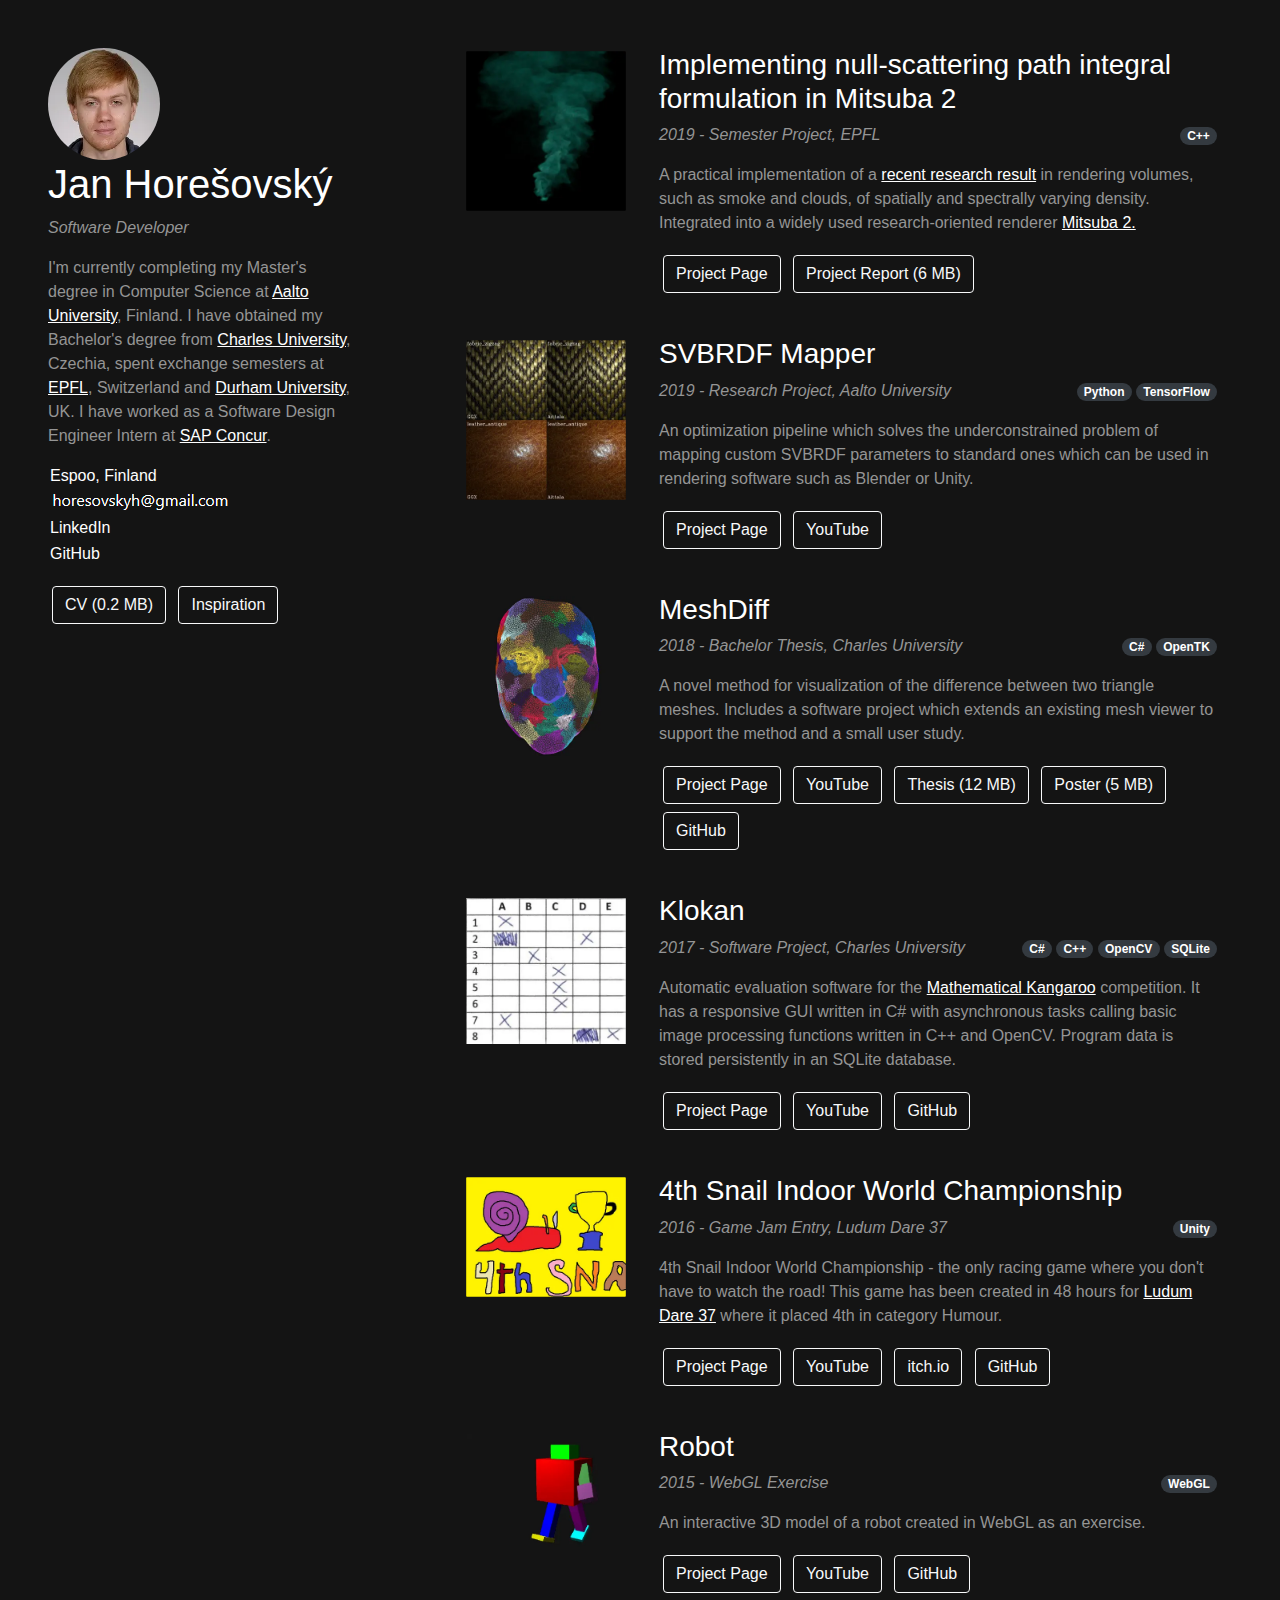
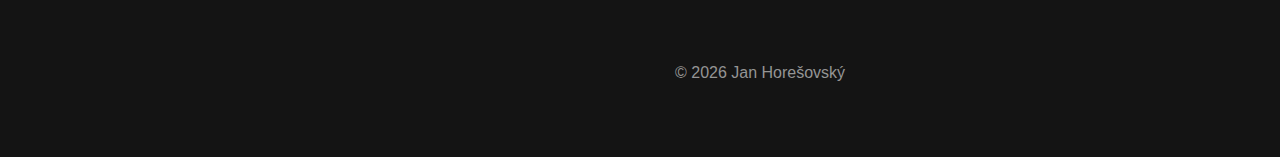
==== index.html @ 10ad0b50 "added project pointer" ====
<!doctype html>
<html lang="en">
    <head>
        <!-- Required meta tags -->
        <meta charset="utf-8">
        <meta name="viewport" content="width=device-width, initial-scale=1, shrink-to-fit=no">

        <meta name="description" content="Jan Horesovsky - Software Developer - Portfolio">

        <!-- Bootstrap CSS -->
        <link rel="stylesheet" href="https://stackpath.bootstrapcdn.com/bootstrap/4.4.1/css/bootstrap.min.css" integrity="sha384-Vkoo8x4CGsO3+Hhxv8T/Q5PaXtkKtu6ug5TOeNV6gBiFeWPGFN9MuhOf23Q9Ifjh" crossorigin="anonymous">
        
        <!-- FontAwesome Icons -->
        <link rel="stylesheet" href="https://use.fontawesome.com/releases/v5.7.0/css/all.css" integrity="sha384-lZN37f5QGtY3VHgisS14W3ExzMWZxybE1SJSEsQp9S+oqd12jhcu+A56Ebc1zFSJ" crossorigin="anonymous">

        <!-- custom CSS -->
        <link rel="stylesheet" href="css/common.css">
        <link rel="stylesheet" href="css/portfolio.css">

        <title>Jan Horešovský | Portfolio</title>
    </head>
    <body>
        <div class="container-fluid bg-primary side-bio p-5 p-lg-5">
            <div> <!-- can be centered vertically if needed -->
                <img class="img-profile rounded-circle" src="img/profile/200.webp" alt="Profile photo">
            
                <h1 class="title-style">Jan Horešovský</h1>

                <p class=""><i>Software Developer</i></p>
                    
                <p>I'm currently completing my Master's degree in Computer Science at <a href="https://www.aalto.fi/en/">Aalto University</a>, Finland. I have obtained my Bachelor's degree from <a href="https://www.mff.cuni.cz/en">Charles University</a>, Czechia, spent exchange semesters at <a href="https://www.epfl.ch/en/">EPFL</a>, Switzerland and <a href="https://www.dur.ac.uk/">Durham University</a>, UK. I have worked as a Software Design Engineer Intern at <a href="https://www.concur.com/">SAP Concur</a>.</p>

                <p class="nospace"><i class="fas fa-map-marker-alt logo-style"></i> <a href="https://goo.gl/maps/4ZGcPfeuLRtjSPWy5" class="unstyled">Espoo, Finland</a></p>
                <p class="nospace logo-style"><i class="fas fa-at"></i> <img src="img/extra_image.PNG"></p>
                <p class="nospace"><i class="fab fa-linkedin logo-style"></i> <a href="https://www.linkedin.com/in/honzukka" class="mr-1 unstyled">LinkedIn</a></p>
                <p class="nospace"><i class="fab fa-github logo-style"></i><a href="https://github.com/honzukka" class="unstyled"> GitHub</a></p>

                <p class="mt-3">
                    <a href="pdfs/cv.pdf" class="btn btn-outline-light text-light unstyled m-1" role="button"><i class="far fa-file-pdf"></i> CV (0.2 MB)</a>
                    <a href="inspiration.html" class="btn btn-outline-light text-light unstyled m-1" role="button">Inspiration</a>
                    <span class="project-pointer">
                        <a href="#projects" class="btn btn-outline-light text-light unstyled m-1" role="button">Projects <i class="fas fa-arrow-down"></i></a>
                    </span>
                </p>
            </div>
        </div>

        <div class="container-fluid bg-primary p-3 p-lg-5 mx-auto" id="projects">
            <div class="row m-0 mb-4 item-style mx-auto">
                <div class="col-sm-3 d-flex justify-content-end">
                    <a href="null-scattering.html">
                        <img class="item-thumbnail rounded mb-3 ml-auto" src="img/null_scattering/thumbnail/400.webp" alt="Null scattering thumbnail">
                    </a>
                </div>
                <div class="col-sm-9">
                    <a href="null-scattering.html" class="unstyled"><h3 class="title-style">Implementing null-scattering path integral formulation in Mitsuba 2</h3></a>                    
                    <div class="d-flex">
                        <div class="mr-auto"><p><i>2019 - Semester Project, EPFL</i></p></div>
                        <div>
                            <p>
                                <span class="badge badge-pill badge-dark">C++</span>
                            </p>
                        </div>
                    </div>
                    
                    <p>A practical implementation of a <a href="http://iliyan.com/publications/NullPathFormulation">recent research result</a> in rendering volumes, such as smoke and clouds, of spatially and spectrally varying density. Integrated into a widely used research-oriented renderer <a href="https://www.mitsuba-renderer.org/">Mitsuba 2.</a></p>
                    <p>
                        <a href="null-scattering.html" class="btn btn-outline-light text-light unstyled m-1" role="button">Project Page</a>
                        <a href="pdfs/null_scattering_project_report.pdf" class="btn btn-outline-light text-light unstyled m-1" role="button"><i class="far fa-file-pdf"></i> Project Report (6 MB)</a>
                    </p>
                </div>
            </div>
            
            <div class="row m-0 mb-4 item-style mx-auto">
                <div class="col-sm-3 d-flex justify-content-end">
                    <a href="svbrdf-mapper.html">
                        <img class="item-thumbnail rounded mb-3" src="img/svbrdf_mapper/thumbnail/400.webp" alt="SVBRDF Mapper thumbnail">
                    </a>
                </div>
                <div class="col-sm-9">
                    <a href="svbrdf-mapper.html" class="unstyled"><h3>SVBRDF Mapper</h3></a>
                    <div class="d-flex">
                        <div class="mr-auto"><p><i>2019 - Research Project, Aalto University</i></p></div>
                        <div>
                            <p>
                                <span class="badge badge-pill badge-dark">Python</span>
                                <span class="badge badge-pill badge-dark">TensorFlow</span>
                            </p>
                        </div>
                    </div>
                    
                    <p>An optimization pipeline which solves the underconstrained problem of mapping custom SVBRDF parameters to standard ones which can be used in rendering software such as Blender or Unity.</p>
                    <p>
                        <a href="svbrdf-mapper.html" class="btn btn-outline-light text-light unstyled m-1" role="button">Project Page</a>
                        <a href="https://youtu.be/vnJRswsbSrc" class="btn btn-outline-light text-light unstyled m-1"><i class="fab fa-youtube"></i> YouTube</a>
                    </p>
                </div>
            </div>

            <div class="row m-0 mb-4 item-style mx-auto">
                <div class="col-sm-3 d-flex justify-content-end">
                    <a href="meshdiff.html">
                        <img class="item-thumbnail rounded mb-3" src="img/meshdiff/thumbnail/400.webp" alt="MeshDiff thumbnail">
                    </a>
                </div>
                <div class="col-sm-9">
                    <a href="meshdiff.html" class="unstyled"><h3>MeshDiff</h3></a>
                    <div class="d-flex">
                        <div class="mr-auto"><p><i>2018 - Bachelor Thesis, Charles University</i></p></div>
                        <div>
                            <p>
                                <span class="badge badge-pill badge-dark">C#</span>
                                <span class="badge badge-pill badge-dark">OpenTK</span>
                            </p>
                        </div>
                    </div>
                    
                    <p>A novel method for visualization of the difference between two triangle meshes. Includes a software project which extends an existing mesh viewer to support the method and a small user study.</p>
                    <p>
                        <a href="meshdiff.html" class="btn btn-outline-light text-light unstyled m-1" role="button">Project Page</a>
                        <a href="https://youtu.be/KeFpQf2SE9U" class="btn btn-outline-light text-light unstyled m-1" role="button"><i class="fab fa-youtube"></i> YouTube</a>
                        <a href="pdfs/meshdiff_thesis.pdf" class="btn btn-outline-light text-light unstyled m-1" role="button"><i class="far fa-file-pdf"></i> Thesis (12 MB)</a>
                        <a href="pdfs/meshdiff_poster.pdf" class="btn btn-outline-light text-light unstyled m-1" role="button"><i class="far fa-file-pdf"></i> Poster (5 MB)</a>
                        <a href="https://github.com/honzukka/Bachelor-Thesis" class="btn btn-outline-light text-light unstyled m-1" role="button"><i class="fab fa-github logo-style"></i> GitHub</a>
                    </p>
                </div>
            </div>

            <div class="row m-0 mb-4 item-style mx-auto">
                <div class="col-sm-3 d-flex justify-content-end">
                    <a href="klokan.html">
                        <img class="item-thumbnail rounded mb-3" src="img/klokan/thumbnail/388.webp" alt="Klokan thumbnail">
                    </a>
                </div>
                <div class="col-sm-9">
                    <a href="klokan.html" class="unstyled"><h3>Klokan</h3></a>
                    <div class="d-flex">
                        <div class="mr-auto"><p><i>2017 - Software Project, Charles University</i></p></div>
                        <div>
                            <p>
                                <span class="badge badge-pill badge-dark">C#</span>
                                <span class="badge badge-pill badge-dark">C++</span>
                                <span class="badge badge-pill badge-dark">OpenCV</span>
                                <span class="badge badge-pill badge-dark">SQLite</span>
                            </p>
                        </div>
                    </div>
                    
                    <p>Automatic evaluation software for the <a href="https://en.wikipedia.org/wiki/Mathematical_Kangaroo">Mathematical Kangaroo</a> competition. It has a responsive GUI written in C# with asynchronous tasks calling basic image processing functions written in C++ and OpenCV. Program data is stored persistently in an SQLite database.</p>
                    
                    <p>
                        <a href="klokan.html" class="btn btn-outline-light text-light unstyled m-1" role="button">Project Page</a>
                        <a href="https://youtu.be/OJr7tX317p4" class="btn btn-outline-light text-light unstyled m-1" role="button"><i class="fab fa-youtube"></i> YouTube</a>
                        <a href="https://github.com/honzukka/Klokan" class="btn btn-outline-light text-light unstyled m-1" role="button"><i class="fab fa-github logo-style"></i> GitHub</a>
                    </p>
                </div>
            </div>

            <div class="row m-0 mb-4 item-style mx-auto">
                <div class="col-sm-3 d-flex justify-content-end">
                    <a href="snails.html">
                        <img class="item-thumbnail rounded mb-3" src="img/snails/thumbnail/400.webp" alt="4th Snail Indoor World Championship thumbnail">
                    </a>
                </div>
                <div class="col-sm-9">
                    <a href="snails.html" class="unstyled"><h3>4th Snail Indoor World Championship</h3></a>
                    <div class="d-flex">
                        <div class="mr-auto"><p><i>2016 - Game Jam Entry, Ludum Dare 37</i></p></div>
                        <div>
                            <p>
                                <span class="badge badge-pill badge-dark">Unity</span>
                            </p>
                        </div>
                    </div>
                    
                    <p>4th Snail Indoor World Championship - the only racing game where you don't have to watch the road! This game has been created in 48 hours for <a href="http://ludumdare.com/compo/ludum-dare-37/?action=preview&uid=125173">Ludum Dare 37</a> where it placed 4th in category Humour.</p>
                    
                    <p>
                        <a href="snails.html" class="btn btn-outline-light text-light unstyled m-1" role="button">Project Page</a>
                        <a href="https://www.youtube.com/watch?v=midiJyHa_tI" class="btn btn-outline-light text-light unstyled m-1" role="button"><i class="fab fa-youtube"></i> YouTube</a>
                        <a href="https://hores.itch.io/4th-snail-indoor-world-championship" class="btn btn-outline-light text-light unstyled m-1" role="button"><i class="fas fa-gamepad"></i> itch.io</a>
                        <a href="https://github.com/honzukka/4thSnailIndoorWorldChampionship" class="btn btn-outline-light text-light unstyled m-1" role="button"><i class="fab fa-github logo-style"></i> GitHub</a>
                    </p>
                </div>
            </div>

            <div class="row m-0 mb-4 item-style mx-auto">
                <div class="col-sm-3 d-flex justify-content-end">
                    <a href="robot.html">
                        <img class="item-thumbnail rounded mb-3" src="img/robot/411.webp" alt="Robot thumbnail">
                    </a>
                </div>
                <div class="col-sm-9">
                    <a href="robot.html" class="unstyled"><h3>Robot</h3></a>
                    <div class="d-flex">
                        <div class="mr-auto"><p><i>2015 - WebGL Exercise</i></p></div>
                        <div>
                            <p>
                                <span class="badge badge-pill badge-dark">WebGL</span>
                            </p>
                        </div>
                    </div>
                    
                    <p>An interactive 3D model of a robot created in WebGL as an exercise.</p>
                    
                    <p>
                        <a href="robot.html" class="btn btn-outline-light text-light unstyled m-1" role="button">Project Page</a>
                        <a href="https://youtu.be/dj_ROftNkqU" class="btn btn-outline-light text-light unstyled m-1" role="button"><i class="fab fa-youtube"></i> YouTube</a>
                        <a href="https://github.com/honzukka/Robot" class="btn btn-outline-light text-light unstyled m-1" role="button"><i class="fab fa-github logo-style"></i> GitHub</a>
                    </p>
                </div>
            </div>

            <div class="row m-0 mb-4 item-style mx-auto">
                <div class="col-sm-3"></div>
                <div class="col-sm-9">
                    <footer class="mt-4 mx-3">
                        &copy; <span id="year">2020</span> Jan Horešovský
                    </footer>
                </div>
            </div>
        </div>

        <script>
            document.getElementById("year").innerHTML = new Date().getFullYear();
        </script>
    </body>
</html>
---- css/common.css ----
body {
    color: #959595;
    background-color: rgb(20, 20, 20);
}

a {
    color: #ffffff;
    text-decoration: underline;
}

a:hover {
    color: #ffffff;
    text-decoration: none;
}

a.unstyled {
    color: #ffffff;
    text-decoration: none;
}

a.unstyled:hover {
    color: #ffffff;
    text-decoration: none;
}

p.nospace {
    margin: 2px;
}

.bg-primary {
    background-color: rgb(20, 20, 20) !important;
}

.title-style {
    color: rgb(255, 255, 255);
}

.logo-style {
    color: rgb(255, 255, 255);
}

.btn.btn-outline-light:active,
.btn.btn-outline-light:hover,
.btn.btn-outline-light:focus {
  background-color: rgb(51, 51, 51) !important;
}

#webgl {
    width: 100%;
}
---- css/portfolio.css ----
:root {
    --sidebar-width: 25rem;
}

@media (min-width: 992px) and (min-height: 650px) {
    body {
        padding-left: var(--sidebar-width);
    }

    .side-bio {
        text-align: left;
        position: fixed;
        top: 0;
        left: 0;
        display: flex;
        flex-direction: column;
        width: var(--sidebar-width);
        height: 100vh;
    }

    .project-pointer {
        visibility: hidden;
    }
}

.img-profile {
    max-width: 7rem;
}

.item-thumbnail {
    max-width: 15rem;
    padding: 0.2rem;
    width: 100%;
}

/* --------------------- */
@media (min-width: 1400px) {
    .item-style {
        max-width: 50vw;
    }
}
  
@media (min-width: 800px) {
    .item-style {
        margin-top: 3rem;
        max-width: 75vw;
    }
}

@media (max-width: 799px) {
    .item-style {
        margin-top: 4rem;
        max-width: 100vw;
    }
}
/* --------------------- */
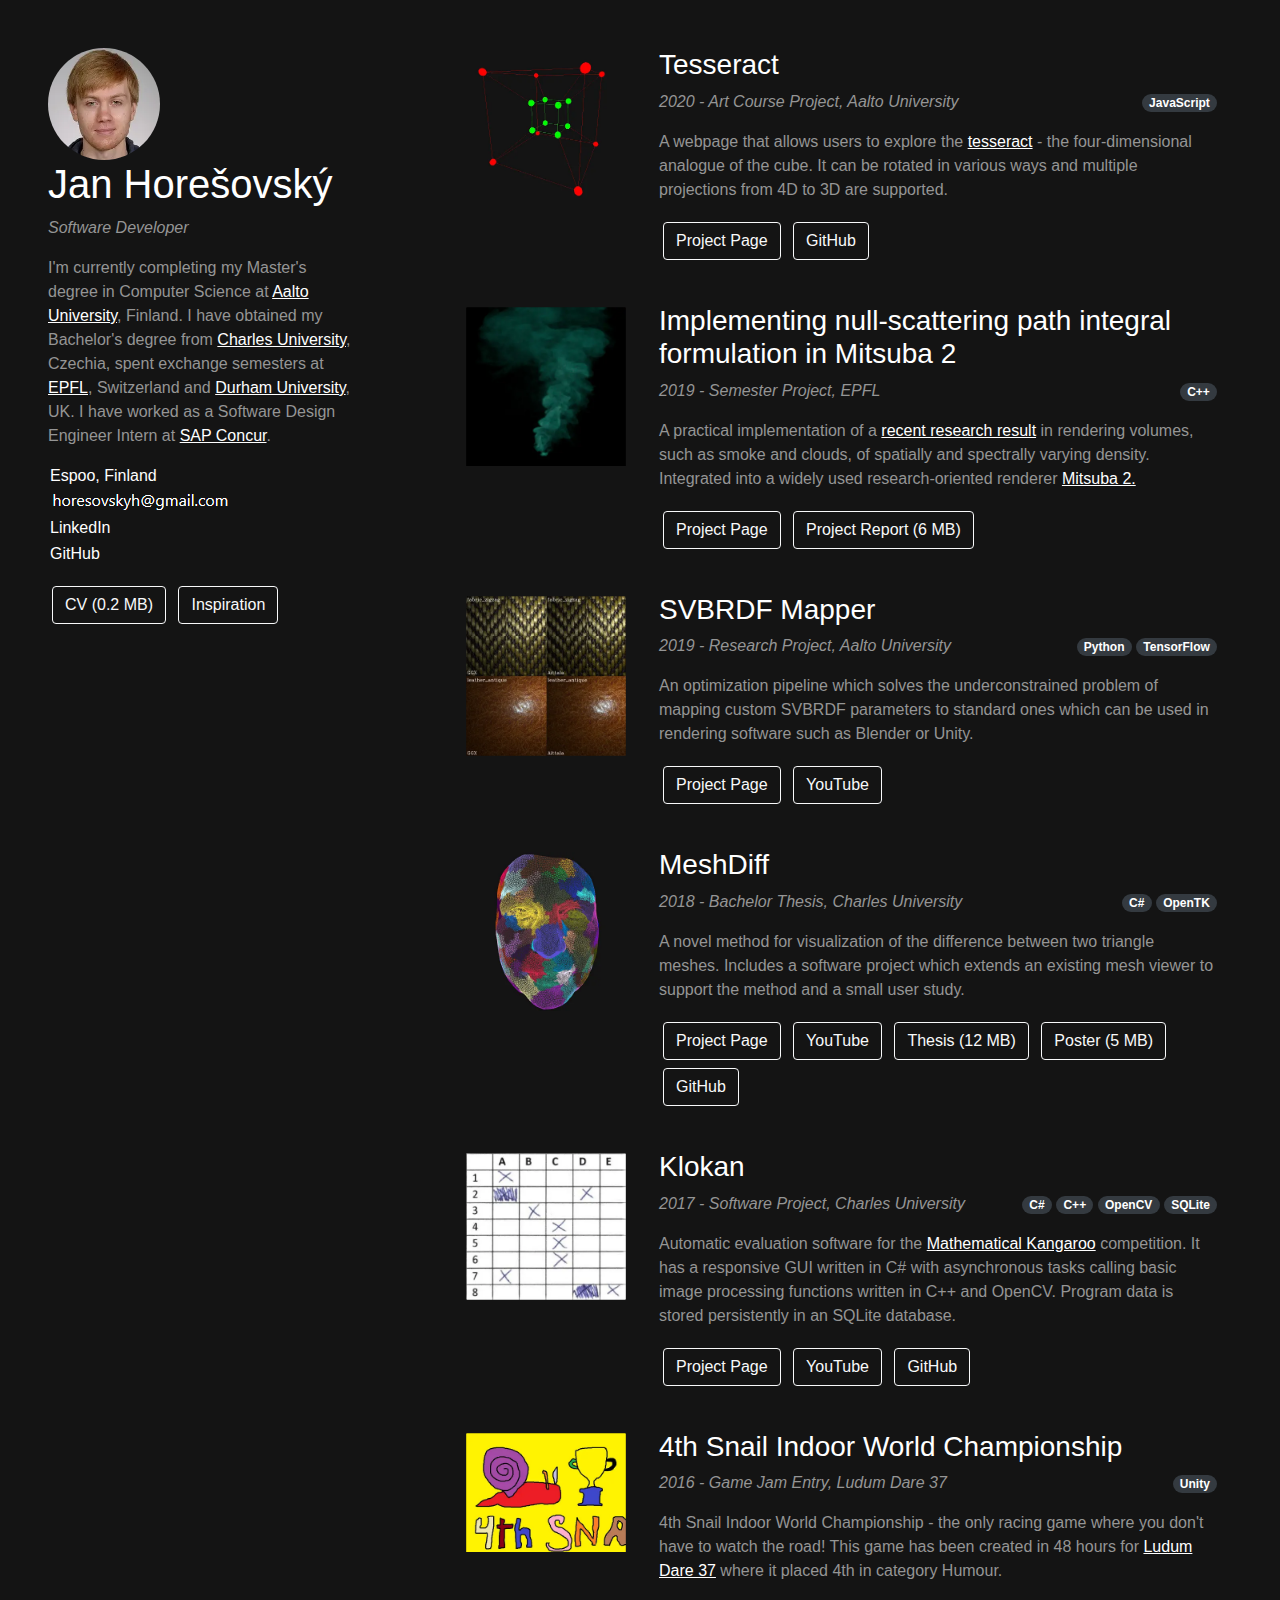
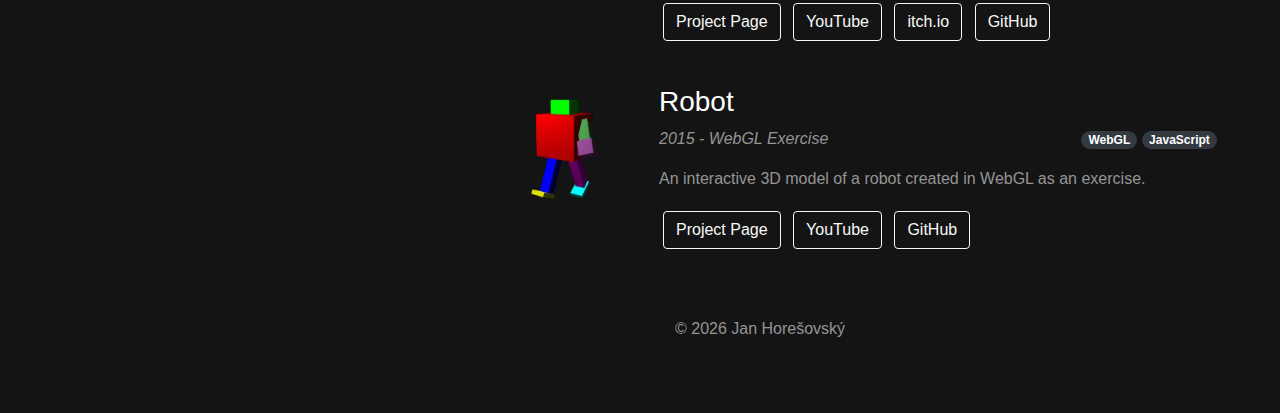
==== commit 04da102d: "added tesseract to the portfolio page" ====
--- a/index.html
+++ b/index.html
@@ -18,6 +18,16 @@
         <link rel="stylesheet" href="css/portfolio.css">
 
         <title>Jan Horešovský | Portfolio</title>
+
+        <!-- Global site tag (gtag.js) - Google Analytics -->
+        <script async src="https://www.googletagmanager.com/gtag/js?id=UA-161644353-1"></script>
+        <script>
+            window.dataLayer = window.dataLayer || [];
+            function gtag(){dataLayer.push(arguments);}
+            gtag('js', new Date());
+
+            gtag('config', 'UA-161644353-1');
+        </script>
     </head>
     <body>
         <div class="container-fluid bg-primary side-bio p-5 p-lg-5">
@@ -48,6 +58,31 @@
         <div class="container-fluid bg-primary p-3 p-lg-5 mx-auto" id="projects">
             <div class="row m-0 mb-4 item-style mx-auto">
                 <div class="col-sm-3 d-flex justify-content-end">
+                    <a href="tesseract_demo/index.html">
+                        <img class="item-thumbnail rounded mb-3 ml-auto" src="img/tesseract/400.webp" alt="Tesseract thumbnail">
+                    </a>
+                </div>
+                <div class="col-sm-9">
+                    <a href="tesseract_demo/index.html" class="unstyled"><h3 class="title-style">Tesseract</h3></a>                    
+                    <div class="d-flex">
+                        <div class="mr-auto"><p><i>2020 - Art Course Project, Aalto University</i></p></div>
+                        <div>
+                            <p>
+                                <span class="badge badge-pill badge-dark">JavaScript</span>
+                            </p>
+                        </div>
+                    </div>
+                    
+                    <p>A webpage that allows users to explore the <a href="https://en.wikipedia.org/wiki/Tesseract">tesseract</a> - the four-dimensional analogue of the cube. It can be rotated in various ways and multiple projections from 4D to 3D are supported.</p>
+                    <p>
+                        <a href="tesseract_demo/index.html" class="btn btn-outline-light text-light unstyled m-1" role="button">Project Page</a>
+                        <a href="https://github.com/honzukka/tesseract" class="btn btn-outline-light text-light unstyled m-1" role="button"><i class="fab fa-github logo-style"></i> GitHub</a>
+                    </p>
+                </div>
+            </div>
+
+            <div class="row m-0 mb-4 item-style mx-auto">
+                <div class="col-sm-3 d-flex justify-content-end">
                     <a href="null-scattering.html">
                         <img class="item-thumbnail rounded mb-3 ml-auto" src="img/null_scattering/thumbnail/400.webp" alt="Null scattering thumbnail">
                     </a>
@@ -197,6 +232,7 @@
                         <div>
                             <p>
                                 <span class="badge badge-pill badge-dark">WebGL</span>
+                                <span class="badge badge-pill badge-dark">JavaScript</span>
                             </p>
                         </div>
                     </div>
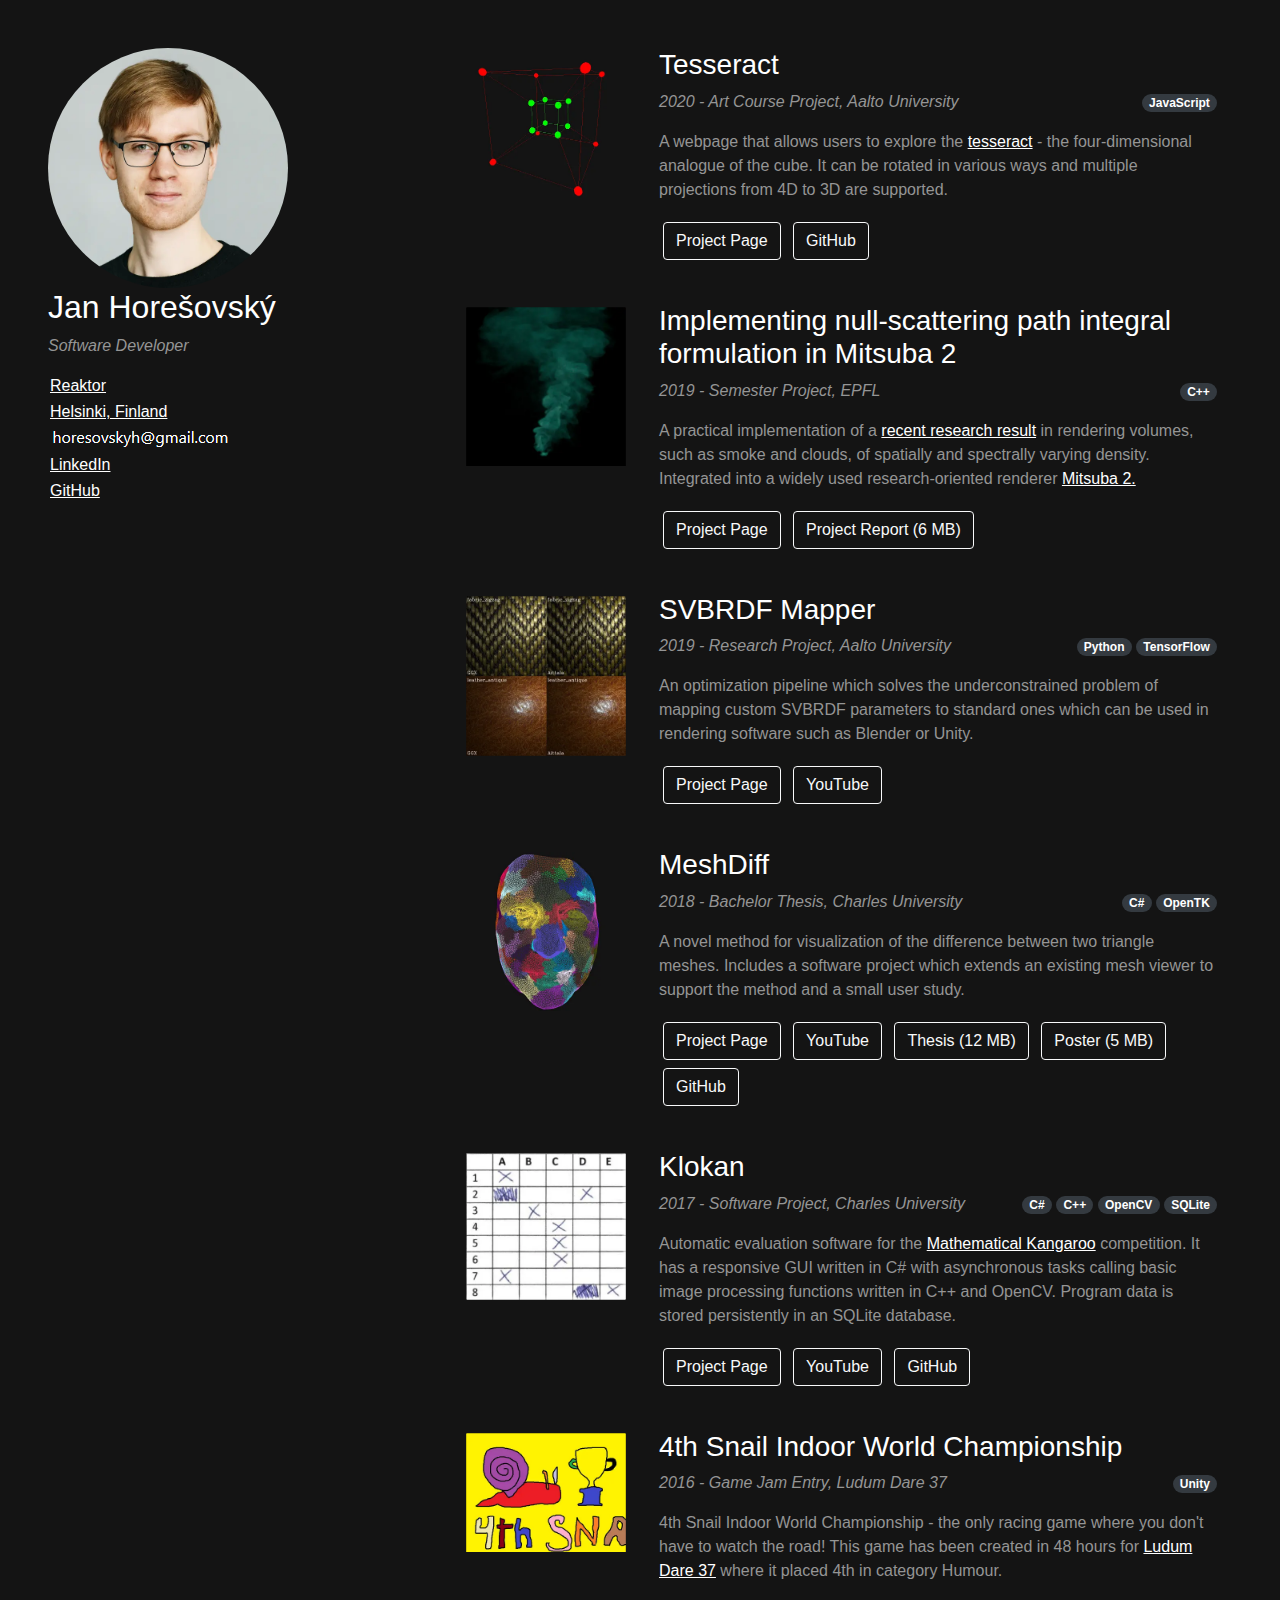
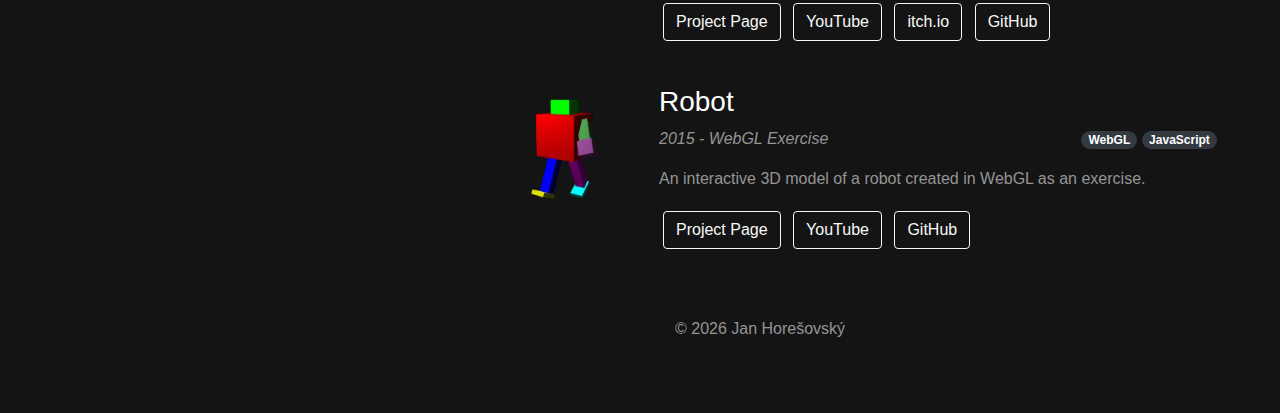
==== commit 988d6cde: "Update profile info" ====
--- a/index.html
+++ b/index.html
@@ -1,264 +1,517 @@
-<!doctype html>
+<!DOCTYPE html>
 <html lang="en">
-    <head>
-        <!-- Required meta tags -->
-        <meta charset="utf-8">
-        <meta name="viewport" content="width=device-width, initial-scale=1, shrink-to-fit=no">
-
-        <meta name="description" content="Jan Horesovsky - Software Developer - Portfolio">
-
-        <!-- Bootstrap CSS -->
-        <link rel="stylesheet" href="https://stackpath.bootstrapcdn.com/bootstrap/4.4.1/css/bootstrap.min.css" integrity="sha384-Vkoo8x4CGsO3+Hhxv8T/Q5PaXtkKtu6ug5TOeNV6gBiFeWPGFN9MuhOf23Q9Ifjh" crossorigin="anonymous">
-        
-        <!-- FontAwesome Icons -->
-        <link rel="stylesheet" href="https://use.fontawesome.com/releases/v5.7.0/css/all.css" integrity="sha384-lZN37f5QGtY3VHgisS14W3ExzMWZxybE1SJSEsQp9S+oqd12jhcu+A56Ebc1zFSJ" crossorigin="anonymous">
-
-        <!-- custom CSS -->
-        <link rel="stylesheet" href="css/common.css">
-        <link rel="stylesheet" href="css/portfolio.css">
-
-        <title>Jan Horešovský | Portfolio</title>
-
-        <!-- Global site tag (gtag.js) - Google Analytics -->
-        <script async src="https://www.googletagmanager.com/gtag/js?id=UA-161644353-1"></script>
-        <script>
-            window.dataLayer = window.dataLayer || [];
-            function gtag(){dataLayer.push(arguments);}
-            gtag('js', new Date());
-
-            gtag('config', 'UA-161644353-1');
-        </script>
-    </head>
-    <body>
-        <div class="container-fluid bg-primary side-bio p-5 p-lg-5">
-            <div> <!-- can be centered vertically if needed -->
-                <img class="img-profile rounded-circle" src="img/profile/200.webp" alt="Profile photo">
-            
-                <h1 class="title-style">Jan Horešovský</h1>
-
-                <p class=""><i>Software Developer</i></p>
-                    
-                <p>I'm currently completing my Master's degree in Computer Science at <a href="https://www.aalto.fi/en/">Aalto University</a>, Finland. I have obtained my Bachelor's degree from <a href="https://www.mff.cuni.cz/en">Charles University</a>, Czechia, spent exchange semesters at <a href="https://www.epfl.ch/en/">EPFL</a>, Switzerland and <a href="https://www.dur.ac.uk/">Durham University</a>, UK. I have worked as a Software Design Engineer Intern at <a href="https://www.concur.com/">SAP Concur</a>.</p>
-
-                <p class="nospace"><i class="fas fa-map-marker-alt logo-style"></i> <a href="https://goo.gl/maps/4ZGcPfeuLRtjSPWy5" class="unstyled">Espoo, Finland</a></p>
-                <p class="nospace logo-style"><i class="fas fa-at"></i> <img src="img/extra_image.PNG"></p>
-                <p class="nospace"><i class="fab fa-linkedin logo-style"></i> <a href="https://www.linkedin.com/in/honzukka" class="mr-1 unstyled">LinkedIn</a></p>
-                <p class="nospace"><i class="fab fa-github logo-style"></i><a href="https://github.com/honzukka" class="unstyled"> GitHub</a></p>
-
-                <p class="mt-3">
-                    <a href="pdfs/cv.pdf" class="btn btn-outline-light text-light unstyled m-1" role="button"><i class="far fa-file-pdf"></i> CV (0.2 MB)</a>
-                    <a href="inspiration.html" class="btn btn-outline-light text-light unstyled m-1" role="button">Inspiration</a>
-                    <span class="project-pointer">
-                        <a href="#projects" class="btn btn-outline-light text-light unstyled m-1" role="button">Projects <i class="fas fa-arrow-down"></i></a>
-                    </span>
-                </p>
-            </div>
-        </div>
-
-        <div class="container-fluid bg-primary p-3 p-lg-5 mx-auto" id="projects">
-            <div class="row m-0 mb-4 item-style mx-auto">
-                <div class="col-sm-3 d-flex justify-content-end">
-                    <a href="tesseract_demo/index.html">
-                        <img class="item-thumbnail rounded mb-3 ml-auto" src="img/tesseract/400.webp" alt="Tesseract thumbnail">
-                    </a>
-                </div>
-                <div class="col-sm-9">
-                    <a href="tesseract_demo/index.html" class="unstyled"><h3 class="title-style">Tesseract</h3></a>                    
-                    <div class="d-flex">
-                        <div class="mr-auto"><p><i>2020 - Art Course Project, Aalto University</i></p></div>
-                        <div>
-                            <p>
-                                <span class="badge badge-pill badge-dark">JavaScript</span>
-                            </p>
-                        </div>
-                    </div>
-                    
-                    <p>A webpage that allows users to explore the <a href="https://en.wikipedia.org/wiki/Tesseract">tesseract</a> - the four-dimensional analogue of the cube. It can be rotated in various ways and multiple projections from 4D to 3D are supported.</p>
-                    <p>
-                        <a href="tesseract_demo/index.html" class="btn btn-outline-light text-light unstyled m-1" role="button">Project Page</a>
-                        <a href="https://github.com/honzukka/tesseract" class="btn btn-outline-light text-light unstyled m-1" role="button"><i class="fab fa-github logo-style"></i> GitHub</a>
-                    </p>
-                </div>
-            </div>
-
-            <div class="row m-0 mb-4 item-style mx-auto">
-                <div class="col-sm-3 d-flex justify-content-end">
-                    <a href="null-scattering.html">
-                        <img class="item-thumbnail rounded mb-3 ml-auto" src="img/null_scattering/thumbnail/400.webp" alt="Null scattering thumbnail">
-                    </a>
-                </div>
-                <div class="col-sm-9">
-                    <a href="null-scattering.html" class="unstyled"><h3 class="title-style">Implementing null-scattering path integral formulation in Mitsuba 2</h3></a>                    
-                    <div class="d-flex">
-                        <div class="mr-auto"><p><i>2019 - Semester Project, EPFL</i></p></div>
-                        <div>
-                            <p>
-                                <span class="badge badge-pill badge-dark">C++</span>
-                            </p>
-                        </div>
-                    </div>
-                    
-                    <p>A practical implementation of a <a href="http://iliyan.com/publications/NullPathFormulation">recent research result</a> in rendering volumes, such as smoke and clouds, of spatially and spectrally varying density. Integrated into a widely used research-oriented renderer <a href="https://www.mitsuba-renderer.org/">Mitsuba 2.</a></p>
-                    <p>
-                        <a href="null-scattering.html" class="btn btn-outline-light text-light unstyled m-1" role="button">Project Page</a>
-                        <a href="pdfs/null_scattering_project_report.pdf" class="btn btn-outline-light text-light unstyled m-1" role="button"><i class="far fa-file-pdf"></i> Project Report (6 MB)</a>
-                    </p>
-                </div>
-            </div>
-            
-            <div class="row m-0 mb-4 item-style mx-auto">
-                <div class="col-sm-3 d-flex justify-content-end">
-                    <a href="svbrdf-mapper.html">
-                        <img class="item-thumbnail rounded mb-3" src="img/svbrdf_mapper/thumbnail/400.webp" alt="SVBRDF Mapper thumbnail">
-                    </a>
-                </div>
-                <div class="col-sm-9">
-                    <a href="svbrdf-mapper.html" class="unstyled"><h3>SVBRDF Mapper</h3></a>
-                    <div class="d-flex">
-                        <div class="mr-auto"><p><i>2019 - Research Project, Aalto University</i></p></div>
-                        <div>
-                            <p>
-                                <span class="badge badge-pill badge-dark">Python</span>
-                                <span class="badge badge-pill badge-dark">TensorFlow</span>
-                            </p>
-                        </div>
-                    </div>
-                    
-                    <p>An optimization pipeline which solves the underconstrained problem of mapping custom SVBRDF parameters to standard ones which can be used in rendering software such as Blender or Unity.</p>
-                    <p>
-                        <a href="svbrdf-mapper.html" class="btn btn-outline-light text-light unstyled m-1" role="button">Project Page</a>
-                        <a href="https://youtu.be/vnJRswsbSrc" class="btn btn-outline-light text-light unstyled m-1"><i class="fab fa-youtube"></i> YouTube</a>
-                    </p>
-                </div>
-            </div>
-
-            <div class="row m-0 mb-4 item-style mx-auto">
-                <div class="col-sm-3 d-flex justify-content-end">
-                    <a href="meshdiff.html">
-                        <img class="item-thumbnail rounded mb-3" src="img/meshdiff/thumbnail/400.webp" alt="MeshDiff thumbnail">
-                    </a>
-                </div>
-                <div class="col-sm-9">
-                    <a href="meshdiff.html" class="unstyled"><h3>MeshDiff</h3></a>
-                    <div class="d-flex">
-                        <div class="mr-auto"><p><i>2018 - Bachelor Thesis, Charles University</i></p></div>
-                        <div>
-                            <p>
-                                <span class="badge badge-pill badge-dark">C#</span>
-                                <span class="badge badge-pill badge-dark">OpenTK</span>
-                            </p>
-                        </div>
-                    </div>
-                    
-                    <p>A novel method for visualization of the difference between two triangle meshes. Includes a software project which extends an existing mesh viewer to support the method and a small user study.</p>
-                    <p>
-                        <a href="meshdiff.html" class="btn btn-outline-light text-light unstyled m-1" role="button">Project Page</a>
-                        <a href="https://youtu.be/KeFpQf2SE9U" class="btn btn-outline-light text-light unstyled m-1" role="button"><i class="fab fa-youtube"></i> YouTube</a>
-                        <a href="pdfs/meshdiff_thesis.pdf" class="btn btn-outline-light text-light unstyled m-1" role="button"><i class="far fa-file-pdf"></i> Thesis (12 MB)</a>
-                        <a href="pdfs/meshdiff_poster.pdf" class="btn btn-outline-light text-light unstyled m-1" role="button"><i class="far fa-file-pdf"></i> Poster (5 MB)</a>
-                        <a href="https://github.com/honzukka/Bachelor-Thesis" class="btn btn-outline-light text-light unstyled m-1" role="button"><i class="fab fa-github logo-style"></i> GitHub</a>
-                    </p>
-                </div>
-            </div>
-
-            <div class="row m-0 mb-4 item-style mx-auto">
-                <div class="col-sm-3 d-flex justify-content-end">
-                    <a href="klokan.html">
-                        <img class="item-thumbnail rounded mb-3" src="img/klokan/thumbnail/388.webp" alt="Klokan thumbnail">
-                    </a>
-                </div>
-                <div class="col-sm-9">
-                    <a href="klokan.html" class="unstyled"><h3>Klokan</h3></a>
-                    <div class="d-flex">
-                        <div class="mr-auto"><p><i>2017 - Software Project, Charles University</i></p></div>
-                        <div>
-                            <p>
-                                <span class="badge badge-pill badge-dark">C#</span>
-                                <span class="badge badge-pill badge-dark">C++</span>
-                                <span class="badge badge-pill badge-dark">OpenCV</span>
-                                <span class="badge badge-pill badge-dark">SQLite</span>
-                            </p>
-                        </div>
-                    </div>
-                    
-                    <p>Automatic evaluation software for the <a href="https://en.wikipedia.org/wiki/Mathematical_Kangaroo">Mathematical Kangaroo</a> competition. It has a responsive GUI written in C# with asynchronous tasks calling basic image processing functions written in C++ and OpenCV. Program data is stored persistently in an SQLite database.</p>
-                    
-                    <p>
-                        <a href="klokan.html" class="btn btn-outline-light text-light unstyled m-1" role="button">Project Page</a>
-                        <a href="https://youtu.be/OJr7tX317p4" class="btn btn-outline-light text-light unstyled m-1" role="button"><i class="fab fa-youtube"></i> YouTube</a>
-                        <a href="https://github.com/honzukka/Klokan" class="btn btn-outline-light text-light unstyled m-1" role="button"><i class="fab fa-github logo-style"></i> GitHub</a>
-                    </p>
-                </div>
-            </div>
-
-            <div class="row m-0 mb-4 item-style mx-auto">
-                <div class="col-sm-3 d-flex justify-content-end">
-                    <a href="snails.html">
-                        <img class="item-thumbnail rounded mb-3" src="img/snails/thumbnail/400.webp" alt="4th Snail Indoor World Championship thumbnail">
-                    </a>
-                </div>
-                <div class="col-sm-9">
-                    <a href="snails.html" class="unstyled"><h3>4th Snail Indoor World Championship</h3></a>
-                    <div class="d-flex">
-                        <div class="mr-auto"><p><i>2016 - Game Jam Entry, Ludum Dare 37</i></p></div>
-                        <div>
-                            <p>
-                                <span class="badge badge-pill badge-dark">Unity</span>
-                            </p>
-                        </div>
-                    </div>
-                    
-                    <p>4th Snail Indoor World Championship - the only racing game where you don't have to watch the road! This game has been created in 48 hours for <a href="http://ludumdare.com/compo/ludum-dare-37/?action=preview&uid=125173">Ludum Dare 37</a> where it placed 4th in category Humour.</p>
-                    
-                    <p>
-                        <a href="snails.html" class="btn btn-outline-light text-light unstyled m-1" role="button">Project Page</a>
-                        <a href="https://www.youtube.com/watch?v=midiJyHa_tI" class="btn btn-outline-light text-light unstyled m-1" role="button"><i class="fab fa-youtube"></i> YouTube</a>
-                        <a href="https://hores.itch.io/4th-snail-indoor-world-championship" class="btn btn-outline-light text-light unstyled m-1" role="button"><i class="fas fa-gamepad"></i> itch.io</a>
-                        <a href="https://github.com/honzukka/4thSnailIndoorWorldChampionship" class="btn btn-outline-light text-light unstyled m-1" role="button"><i class="fab fa-github logo-style"></i> GitHub</a>
-                    </p>
-                </div>
-            </div>
-
-            <div class="row m-0 mb-4 item-style mx-auto">
-                <div class="col-sm-3 d-flex justify-content-end">
-                    <a href="robot.html">
-                        <img class="item-thumbnail rounded mb-3" src="img/robot/411.webp" alt="Robot thumbnail">
-                    </a>
-                </div>
-                <div class="col-sm-9">
-                    <a href="robot.html" class="unstyled"><h3>Robot</h3></a>
-                    <div class="d-flex">
-                        <div class="mr-auto"><p><i>2015 - WebGL Exercise</i></p></div>
-                        <div>
-                            <p>
-                                <span class="badge badge-pill badge-dark">WebGL</span>
-                                <span class="badge badge-pill badge-dark">JavaScript</span>
-                            </p>
-                        </div>
-                    </div>
-                    
-                    <p>An interactive 3D model of a robot created in WebGL as an exercise.</p>
-                    
-                    <p>
-                        <a href="robot.html" class="btn btn-outline-light text-light unstyled m-1" role="button">Project Page</a>
-                        <a href="https://youtu.be/dj_ROftNkqU" class="btn btn-outline-light text-light unstyled m-1" role="button"><i class="fab fa-youtube"></i> YouTube</a>
-                        <a href="https://github.com/honzukka/Robot" class="btn btn-outline-light text-light unstyled m-1" role="button"><i class="fab fa-github logo-style"></i> GitHub</a>
-                    </p>
-                </div>
-            </div>
-
-            <div class="row m-0 mb-4 item-style mx-auto">
-                <div class="col-sm-3"></div>
-                <div class="col-sm-9">
-                    <footer class="mt-4 mx-3">
-                        &copy; <span id="year">2020</span> Jan Horešovský
-                    </footer>
-                </div>
-            </div>
-        </div>
-
-        <script>
-            document.getElementById("year").innerHTML = new Date().getFullYear();
-        </script>
-    </body>
-</html>+  <head>
+    <!-- Required meta tags -->
+    <meta charset="utf-8" />
+    <meta
+      name="viewport"
+      content="width=device-width, initial-scale=1, shrink-to-fit=no"
+    />
+
+    <meta
+      name="description"
+      content="Jan Horesovsky - Software Developer - Portfolio"
+    />
+
+    <!-- Bootstrap CSS -->
+    <link
+      rel="stylesheet"
+      href="https://stackpath.bootstrapcdn.com/bootstrap/4.4.1/css/bootstrap.min.css"
+      integrity="sha384-Vkoo8x4CGsO3+Hhxv8T/Q5PaXtkKtu6ug5TOeNV6gBiFeWPGFN9MuhOf23Q9Ifjh"
+      crossorigin="anonymous"
+    />
+
+    <!-- FontAwesome Icons -->
+    <link
+      rel="stylesheet"
+      href="https://use.fontawesome.com/releases/v5.7.0/css/all.css"
+      integrity="sha384-lZN37f5QGtY3VHgisS14W3ExzMWZxybE1SJSEsQp9S+oqd12jhcu+A56Ebc1zFSJ"
+      crossorigin="anonymous"
+    />
+
+    <!-- custom CSS -->
+    <link rel="stylesheet" href="css/common.css" />
+    <link rel="stylesheet" href="css/portfolio.css" />
+
+    <title>Jan Horešovský | Portfolio</title>
+  </head>
+  <body>
+    <div class="container-fluid bg-primary side-bio p-5 p-lg-5">
+      <div>
+        <!-- can be centered vertically if needed -->
+        <img
+          class="img-profile rounded-circle"
+          src="img/profile/624.webp"
+          alt="Profile photo"
+        />
+
+        <h2 class="title-style">Jan Horešovský</h2>
+
+        <p class=""><i>Software Developer</i></p>
+
+        <!-- <p>
+          I currently work as a software developer at
+          <a href="https://www.reaktor.com/">Reaktor</a>. I'm currently
+          completing my Master's degree in Computer Science at
+          <a href="https://www.aalto.fi/en/">Aalto University</a>, Finland. I
+          obtained my Bachelor's degree from
+          <a href="https://www.mff.cuni.cz/en">Charles University</a>, Czechia,
+          spent exchange semesters at
+          <a href="https://www.epfl.ch/en/">EPFL</a>, Switzerland and
+          <a href="https://www.dur.ac.uk/">Durham University</a>, UK.
+        </p> -->
+
+        <p class="nospace">
+          <i class="far fa-building logo-style"></i>
+          <a href="https://www.reaktor.com/" class="">Reaktor</a>
+        </p>
+        <p class="nospace">
+          <i class="fas fa-map-marker-alt logo-style"></i>
+          <a href="https://goo.gl/maps/bvJUQXJRMTak7jAx7" class=""
+            >Helsinki, Finland</a
+          >
+        </p>
+        <p class="nospace logo-style">
+          <i class="fas fa-at"></i> <img src="img/extra_image.PNG" />
+        </p>
+        <p class="nospace">
+          <i class="fab fa-linkedin logo-style"></i>
+          <a href="https://www.linkedin.com/in/honzukka" class="mr-1"
+            >LinkedIn</a
+          >
+        </p>
+        <p class="nospace">
+          <i class="fab fa-github logo-style"></i>
+          <a href="https://github.com/honzukka" class="">GitHub</a>
+        </p>
+
+        <p class="mt-3">
+          <!-- <a
+            href="pdfs/cv.pdf"
+            class="btn btn-outline-light text-light unstyled m-1"
+            role="button"
+            ><i class="far fa-file-pdf"></i> CV (0.2 MB)</a
+          >
+          <a
+            href="inspiration.html"
+            class="btn btn-outline-light text-light unstyled m-1"
+            role="button"
+            >Inspiration</a
+          > -->
+          <span class="project-pointer">
+            <a
+              href="#projects"
+              class="btn btn-outline-light text-light unstyled m-1"
+              role="button"
+              >Projects <i class="fas fa-arrow-down"></i
+            ></a>
+          </span>
+        </p>
+      </div>
+    </div>
+
+    <div class="container-fluid bg-primary p-3 p-lg-5 mx-auto" id="projects">
+      <div class="row m-0 mb-4 item-style mx-auto">
+        <div class="col-sm-3 d-flex justify-content-end">
+          <a href="tesseract_demo/index.html">
+            <img
+              class="item-thumbnail rounded mb-3 ml-auto"
+              src="img/tesseract/400.webp"
+              alt="Tesseract thumbnail"
+            />
+          </a>
+        </div>
+        <div class="col-sm-9">
+          <a href="tesseract_demo/index.html" class="unstyled"
+            ><h3 class="title-style">Tesseract</h3></a
+          >
+          <div class="d-flex">
+            <div class="mr-auto">
+              <p><i>2020 - Art Course Project, Aalto University</i></p>
+            </div>
+            <div>
+              <p>
+                <span class="badge badge-pill badge-dark">JavaScript</span>
+              </p>
+            </div>
+          </div>
+
+          <p>
+            A webpage that allows users to explore the
+            <a href="https://en.wikipedia.org/wiki/Tesseract">tesseract</a> -
+            the four-dimensional analogue of the cube. It can be rotated in
+            various ways and multiple projections from 4D to 3D are supported.
+          </p>
+          <p>
+            <a
+              href="tesseract_demo/index.html"
+              class="btn btn-outline-light text-light unstyled m-1"
+              role="button"
+              >Project Page</a
+            >
+            <a
+              href="https://github.com/honzukka/tesseract"
+              class="btn btn-outline-light text-light unstyled m-1"
+              role="button"
+              ><i class="fab fa-github logo-style"></i> GitHub</a
+            >
+          </p>
+        </div>
+      </div>
+
+      <div class="row m-0 mb-4 item-style mx-auto">
+        <div class="col-sm-3 d-flex justify-content-end">
+          <a href="null-scattering.html">
+            <img
+              class="item-thumbnail rounded mb-3 ml-auto"
+              src="img/null_scattering/thumbnail/400.webp"
+              alt="Null scattering thumbnail"
+            />
+          </a>
+        </div>
+        <div class="col-sm-9">
+          <a href="null-scattering.html" class="unstyled"
+            ><h3 class="title-style">
+              Implementing null-scattering path integral formulation in Mitsuba
+              2
+            </h3></a
+          >
+          <div class="d-flex">
+            <div class="mr-auto">
+              <p><i>2019 - Semester Project, EPFL</i></p>
+            </div>
+            <div>
+              <p>
+                <span class="badge badge-pill badge-dark">C++</span>
+              </p>
+            </div>
+          </div>
+
+          <p>
+            A practical implementation of a
+            <a href="http://iliyan.com/publications/NullPathFormulation"
+              >recent research result</a
+            >
+            in rendering volumes, such as smoke and clouds, of spatially and
+            spectrally varying density. Integrated into a widely used
+            research-oriented renderer
+            <a href="https://www.mitsuba-renderer.org/">Mitsuba 2.</a>
+          </p>
+          <p>
+            <a
+              href="null-scattering.html"
+              class="btn btn-outline-light text-light unstyled m-1"
+              role="button"
+              >Project Page</a
+            >
+            <a
+              href="pdfs/null_scattering_project_report.pdf"
+              class="btn btn-outline-light text-light unstyled m-1"
+              role="button"
+              ><i class="far fa-file-pdf"></i> Project Report (6 MB)</a
+            >
+          </p>
+        </div>
+      </div>
+
+      <div class="row m-0 mb-4 item-style mx-auto">
+        <div class="col-sm-3 d-flex justify-content-end">
+          <a href="svbrdf-mapper.html">
+            <img
+              class="item-thumbnail rounded mb-3"
+              src="img/svbrdf_mapper/thumbnail/400.webp"
+              alt="SVBRDF Mapper thumbnail"
+            />
+          </a>
+        </div>
+        <div class="col-sm-9">
+          <a href="svbrdf-mapper.html" class="unstyled"
+            ><h3>SVBRDF Mapper</h3></a
+          >
+          <div class="d-flex">
+            <div class="mr-auto">
+              <p><i>2019 - Research Project, Aalto University</i></p>
+            </div>
+            <div>
+              <p>
+                <span class="badge badge-pill badge-dark">Python</span>
+                <span class="badge badge-pill badge-dark">TensorFlow</span>
+              </p>
+            </div>
+          </div>
+
+          <p>
+            An optimization pipeline which solves the underconstrained problem
+            of mapping custom SVBRDF parameters to standard ones which can be
+            used in rendering software such as Blender or Unity.
+          </p>
+          <p>
+            <a
+              href="svbrdf-mapper.html"
+              class="btn btn-outline-light text-light unstyled m-1"
+              role="button"
+              >Project Page</a
+            >
+            <a
+              href="https://youtu.be/vnJRswsbSrc"
+              class="btn btn-outline-light text-light unstyled m-1"
+              ><i class="fab fa-youtube"></i> YouTube</a
+            >
+          </p>
+        </div>
+      </div>
+
+      <div class="row m-0 mb-4 item-style mx-auto">
+        <div class="col-sm-3 d-flex justify-content-end">
+          <a href="meshdiff.html">
+            <img
+              class="item-thumbnail rounded mb-3"
+              src="img/meshdiff/thumbnail/400.webp"
+              alt="MeshDiff thumbnail"
+            />
+          </a>
+        </div>
+        <div class="col-sm-9">
+          <a href="meshdiff.html" class="unstyled"><h3>MeshDiff</h3></a>
+          <div class="d-flex">
+            <div class="mr-auto">
+              <p><i>2018 - Bachelor Thesis, Charles University</i></p>
+            </div>
+            <div>
+              <p>
+                <span class="badge badge-pill badge-dark">C#</span>
+                <span class="badge badge-pill badge-dark">OpenTK</span>
+              </p>
+            </div>
+          </div>
+
+          <p>
+            A novel method for visualization of the difference between two
+            triangle meshes. Includes a software project which extends an
+            existing mesh viewer to support the method and a small user study.
+          </p>
+          <p>
+            <a
+              href="meshdiff.html"
+              class="btn btn-outline-light text-light unstyled m-1"
+              role="button"
+              >Project Page</a
+            >
+            <a
+              href="https://youtu.be/KeFpQf2SE9U"
+              class="btn btn-outline-light text-light unstyled m-1"
+              role="button"
+              ><i class="fab fa-youtube"></i> YouTube</a
+            >
+            <a
+              href="pdfs/meshdiff_thesis.pdf"
+              class="btn btn-outline-light text-light unstyled m-1"
+              role="button"
+              ><i class="far fa-file-pdf"></i> Thesis (12 MB)</a
+            >
+            <a
+              href="pdfs/meshdiff_poster.pdf"
+              class="btn btn-outline-light text-light unstyled m-1"
+              role="button"
+              ><i class="far fa-file-pdf"></i> Poster (5 MB)</a
+            >
+            <a
+              href="https://github.com/honzukka/Bachelor-Thesis"
+              class="btn btn-outline-light text-light unstyled m-1"
+              role="button"
+              ><i class="fab fa-github logo-style"></i> GitHub</a
+            >
+          </p>
+        </div>
+      </div>
+
+      <div class="row m-0 mb-4 item-style mx-auto">
+        <div class="col-sm-3 d-flex justify-content-end">
+          <a href="klokan.html">
+            <img
+              class="item-thumbnail rounded mb-3"
+              src="img/klokan/thumbnail/388.webp"
+              alt="Klokan thumbnail"
+            />
+          </a>
+        </div>
+        <div class="col-sm-9">
+          <a href="klokan.html" class="unstyled"><h3>Klokan</h3></a>
+          <div class="d-flex">
+            <div class="mr-auto">
+              <p><i>2017 - Software Project, Charles University</i></p>
+            </div>
+            <div>
+              <p>
+                <span class="badge badge-pill badge-dark">C#</span>
+                <span class="badge badge-pill badge-dark">C++</span>
+                <span class="badge badge-pill badge-dark">OpenCV</span>
+                <span class="badge badge-pill badge-dark">SQLite</span>
+              </p>
+            </div>
+          </div>
+
+          <p>
+            Automatic evaluation software for the
+            <a href="https://en.wikipedia.org/wiki/Mathematical_Kangaroo"
+              >Mathematical Kangaroo</a
+            >
+            competition. It has a responsive GUI written in C# with asynchronous
+            tasks calling basic image processing functions written in C++ and
+            OpenCV. Program data is stored persistently in an SQLite database.
+          </p>
+
+          <p>
+            <a
+              href="klokan.html"
+              class="btn btn-outline-light text-light unstyled m-1"
+              role="button"
+              >Project Page</a
+            >
+            <a
+              href="https://youtu.be/OJr7tX317p4"
+              class="btn btn-outline-light text-light unstyled m-1"
+              role="button"
+              ><i class="fab fa-youtube"></i> YouTube</a
+            >
+            <a
+              href="https://github.com/honzukka/Klokan"
+              class="btn btn-outline-light text-light unstyled m-1"
+              role="button"
+              ><i class="fab fa-github logo-style"></i> GitHub</a
+            >
+          </p>
+        </div>
+      </div>
+
+      <div class="row m-0 mb-4 item-style mx-auto">
+        <div class="col-sm-3 d-flex justify-content-end">
+          <a href="snails.html">
+            <img
+              class="item-thumbnail rounded mb-3"
+              src="img/snails/thumbnail/400.webp"
+              alt="4th Snail Indoor World Championship thumbnail"
+            />
+          </a>
+        </div>
+        <div class="col-sm-9">
+          <a href="snails.html" class="unstyled"
+            ><h3>4th Snail Indoor World Championship</h3></a
+          >
+          <div class="d-flex">
+            <div class="mr-auto">
+              <p><i>2016 - Game Jam Entry, Ludum Dare 37</i></p>
+            </div>
+            <div>
+              <p>
+                <span class="badge badge-pill badge-dark">Unity</span>
+              </p>
+            </div>
+          </div>
+
+          <p>
+            4th Snail Indoor World Championship - the only racing game where you
+            don't have to watch the road! This game has been created in 48 hours
+            for
+            <a
+              href="http://ludumdare.com/compo/ludum-dare-37/?action=preview&uid=125173"
+              >Ludum Dare 37</a
+            >
+            where it placed 4th in category Humour.
+          </p>
+
+          <p>
+            <a
+              href="snails.html"
+              class="btn btn-outline-light text-light unstyled m-1"
+              role="button"
+              >Project Page</a
+            >
+            <a
+              href="https://www.youtube.com/watch?v=midiJyHa_tI"
+              class="btn btn-outline-light text-light unstyled m-1"
+              role="button"
+              ><i class="fab fa-youtube"></i> YouTube</a
+            >
+            <a
+              href="https://hores.itch.io/4th-snail-indoor-world-championship"
+              class="btn btn-outline-light text-light unstyled m-1"
+              role="button"
+              ><i class="fas fa-gamepad"></i> itch.io</a
+            >
+            <a
+              href="https://github.com/honzukka/4thSnailIndoorWorldChampionship"
+              class="btn btn-outline-light text-light unstyled m-1"
+              role="button"
+              ><i class="fab fa-github logo-style"></i> GitHub</a
+            >
+          </p>
+        </div>
+      </div>
+
+      <div class="row m-0 mb-4 item-style mx-auto">
+        <div class="col-sm-3 d-flex justify-content-end">
+          <a href="robot.html">
+            <img
+              class="item-thumbnail rounded mb-3"
+              src="img/robot/411.webp"
+              alt="Robot thumbnail"
+            />
+          </a>
+        </div>
+        <div class="col-sm-9">
+          <a href="robot.html" class="unstyled"><h3>Robot</h3></a>
+          <div class="d-flex">
+            <div class="mr-auto">
+              <p><i>2015 - WebGL Exercise</i></p>
+            </div>
+            <div>
+              <p>
+                <span class="badge badge-pill badge-dark">WebGL</span>
+                <span class="badge badge-pill badge-dark">JavaScript</span>
+              </p>
+            </div>
+          </div>
+
+          <p>
+            An interactive 3D model of a robot created in WebGL as an exercise.
+          </p>
+
+          <p>
+            <a
+              href="robot.html"
+              class="btn btn-outline-light text-light unstyled m-1"
+              role="button"
+              >Project Page</a
+            >
+            <a
+              href="https://youtu.be/dj_ROftNkqU"
+              class="btn btn-outline-light text-light unstyled m-1"
+              role="button"
+              ><i class="fab fa-youtube"></i> YouTube</a
+            >
+            <a
+              href="https://github.com/honzukka/Robot"
+              class="btn btn-outline-light text-light unstyled m-1"
+              role="button"
+              ><i class="fab fa-github logo-style"></i> GitHub</a
+            >
+          </p>
+        </div>
+      </div>
+
+      <div class="row m-0 mb-4 item-style mx-auto">
+        <div class="col-sm-3"></div>
+        <div class="col-sm-9">
+          <footer class="mt-4 mx-3">
+            &copy; <span id="year">2020</span> Jan Horešovský
+          </footer>
+        </div>
+      </div>
+    </div>
+
+    <script>
+      document.getElementById("year").innerHTML = new Date().getFullYear();
+    </script>
+  </body>
+</html>
--- a/css/portfolio.css
+++ b/css/portfolio.css
@@ -1,56 +1,56 @@
 :root {
-    --sidebar-width: 25rem;
+  --sidebar-width: 25rem;
 }
 
 @media (min-width: 992px) and (min-height: 650px) {
-    body {
-        padding-left: var(--sidebar-width);
-    }
+  body {
+    padding-left: var(--sidebar-width);
+  }
 
-    .side-bio {
-        text-align: left;
-        position: fixed;
-        top: 0;
-        left: 0;
-        display: flex;
-        flex-direction: column;
-        width: var(--sidebar-width);
-        height: 100vh;
-    }
+  .side-bio {
+    text-align: left;
+    position: fixed;
+    top: 0;
+    left: 0;
+    display: flex;
+    flex-direction: column;
+    width: var(--sidebar-width);
+    height: 100vh;
+  }
 
-    .project-pointer {
-        visibility: hidden;
-    }
+  .project-pointer {
+    visibility: hidden;
+  }
 }
 
 .img-profile {
-    max-width: 7rem;
+  max-width: 15rem;
 }
 
 .item-thumbnail {
-    max-width: 15rem;
-    padding: 0.2rem;
-    width: 100%;
+  max-width: 15rem;
+  padding: 0.2rem;
+  width: 100%;
 }
 
 /* --------------------- */
 @media (min-width: 1400px) {
-    .item-style {
-        max-width: 50vw;
-    }
+  .item-style {
+    max-width: 50vw;
+  }
 }
-  
+
 @media (min-width: 800px) {
-    .item-style {
-        margin-top: 3rem;
-        max-width: 75vw;
-    }
+  .item-style {
+    margin-top: 3rem;
+    max-width: 75vw;
+  }
 }
 
 @media (max-width: 799px) {
-    .item-style {
-        margin-top: 4rem;
-        max-width: 100vw;
-    }
+  .item-style {
+    margin-top: 4rem;
+    max-width: 100vw;
+  }
 }
-/* --------------------- */+/* --------------------- */
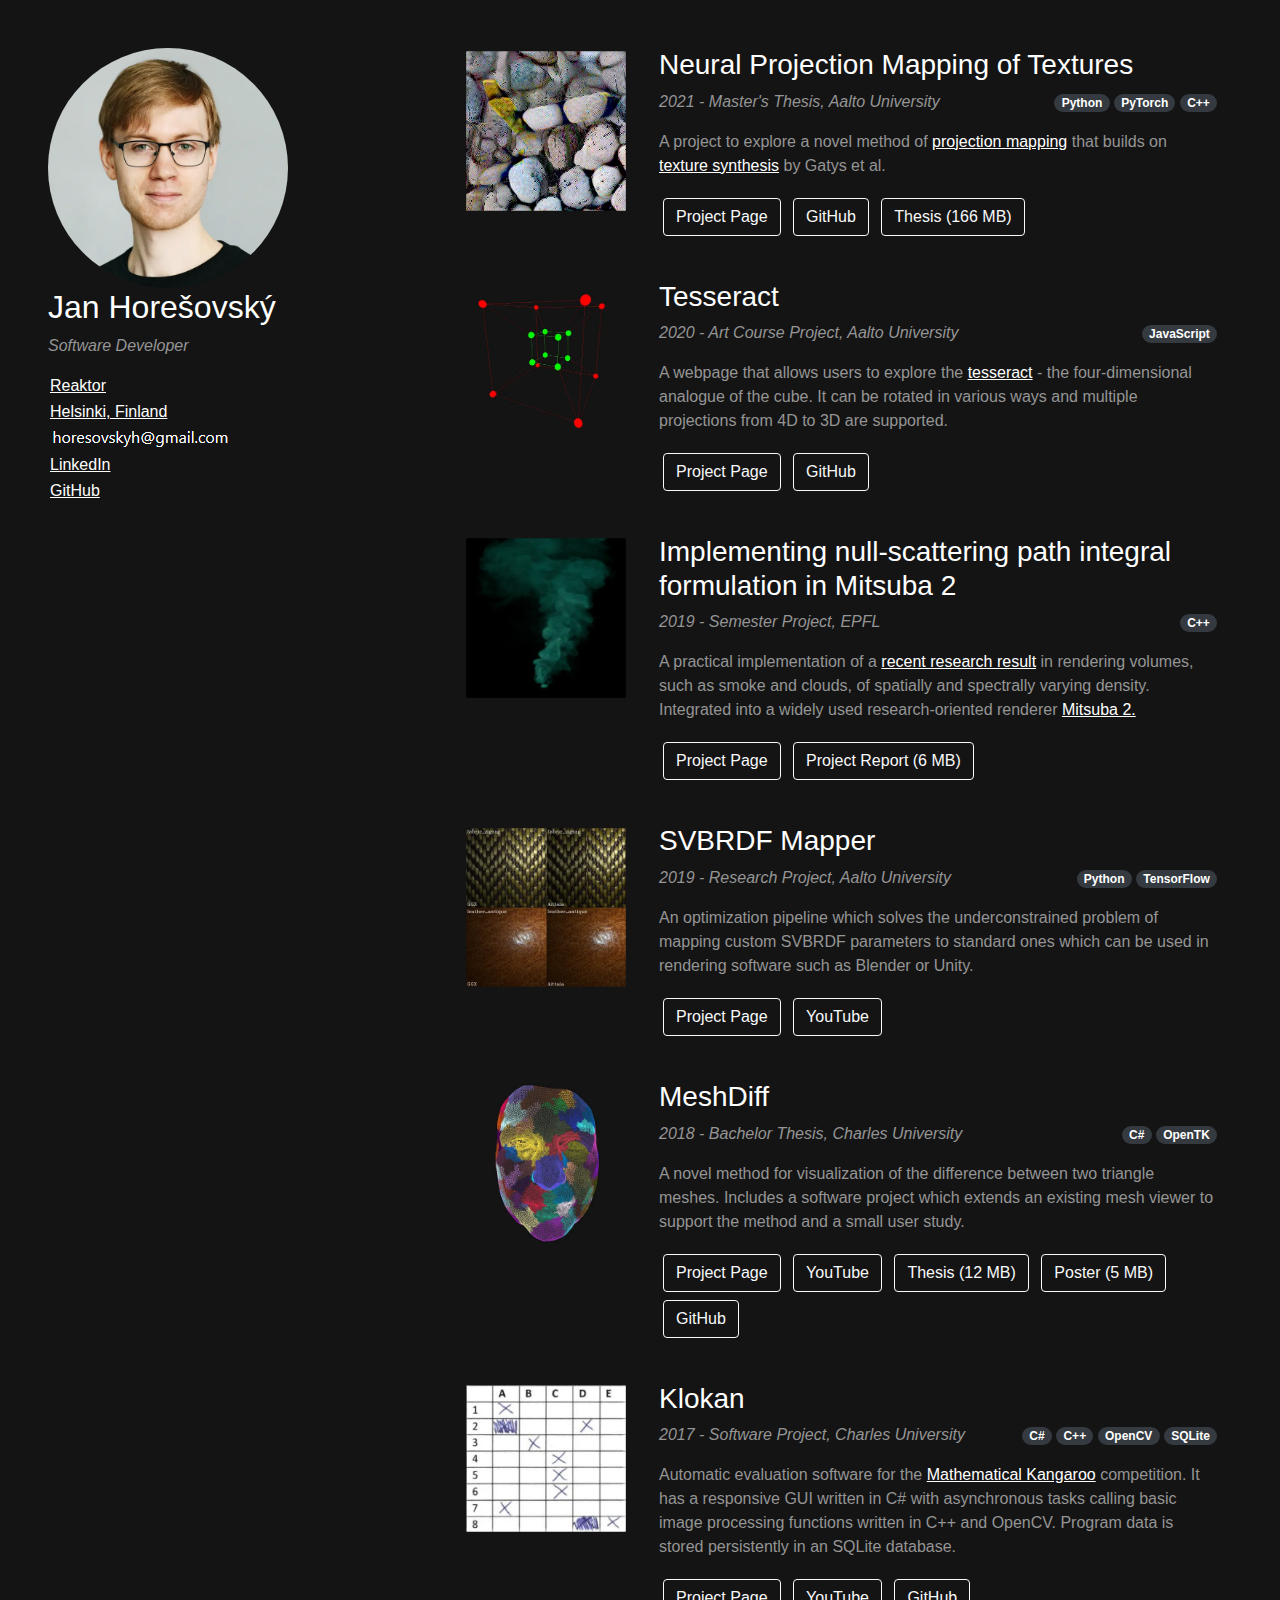
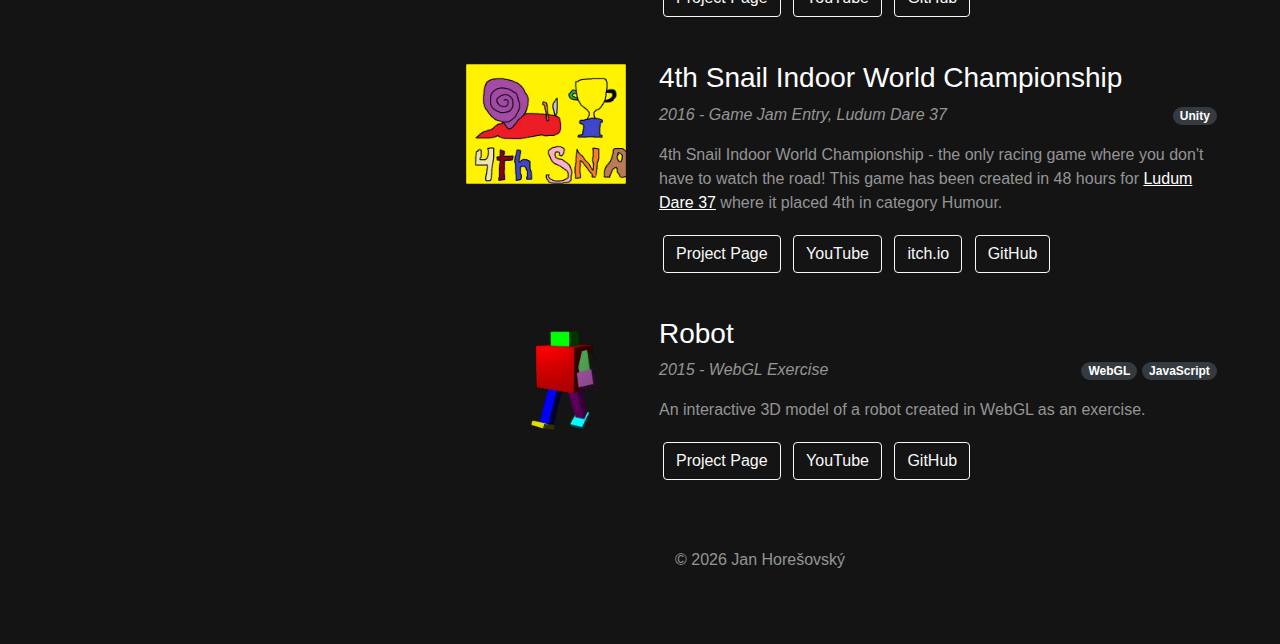
==== commit 4e3e223d: "Add procam" ====
--- a/index.html
+++ b/index.html
@@ -49,55 +49,35 @@
 
         <p class=""><i>Software Developer</i></p>
 
-        <!-- <p>
-          I currently work as a software developer at
-          <a href="https://www.reaktor.com/">Reaktor</a>. I'm currently
-          completing my Master's degree in Computer Science at
-          <a href="https://www.aalto.fi/en/">Aalto University</a>, Finland. I
-          obtained my Bachelor's degree from
-          <a href="https://www.mff.cuni.cz/en">Charles University</a>, Czechia,
-          spent exchange semesters at
-          <a href="https://www.epfl.ch/en/">EPFL</a>, Switzerland and
-          <a href="https://www.dur.ac.uk/">Durham University</a>, UK.
-        </p> -->
-
         <p class="nospace">
           <i class="far fa-building logo-style"></i>
-          <a href="https://www.reaktor.com/" class="">Reaktor</a>
+          <a href="https://www.reaktor.com/" target="_blank">Reaktor</a>
         </p>
         <p class="nospace">
           <i class="fas fa-map-marker-alt logo-style"></i>
-          <a href="https://goo.gl/maps/bvJUQXJRMTak7jAx7" class=""
-            >Helsinki, Finland</a
-          >
+          <a href="https://goo.gl/maps/bvJUQXJRMTak7jAx7" target="_blank">
+            Helsinki, Finland
+          </a>
         </p>
         <p class="nospace logo-style">
           <i class="fas fa-at"></i> <img src="img/extra_image.PNG" />
         </p>
         <p class="nospace">
           <i class="fab fa-linkedin logo-style"></i>
-          <a href="https://www.linkedin.com/in/honzukka" class="mr-1"
-            >LinkedIn</a
+          <a
+            href="https://www.linkedin.com/in/honzukka"
+            class="mr-1"
+            target="_blank"
           >
+            LinkedIn
+          </a>
         </p>
         <p class="nospace">
           <i class="fab fa-github logo-style"></i>
-          <a href="https://github.com/honzukka" class="">GitHub</a>
+          <a href="https://github.com/honzukka" target="_blank">GitHub</a>
         </p>
 
         <p class="mt-3">
-          <!-- <a
-            href="pdfs/cv.pdf"
-            class="btn btn-outline-light text-light unstyled m-1"
-            role="button"
-            ><i class="far fa-file-pdf"></i> CV (0.2 MB)</a
-          >
-          <a
-            href="inspiration.html"
-            class="btn btn-outline-light text-light unstyled m-1"
-            role="button"
-            >Inspiration</a
-          > -->
           <span class="project-pointer">
             <a
               href="#projects"
@@ -111,6 +91,67 @@
     </div>
 
     <div class="container-fluid bg-primary p-3 p-lg-5 mx-auto" id="projects">
+      <div class="row m-0 mb-4 item-style mx-auto">
+        <div class="col-sm-3 d-flex justify-content-end">
+          <a href="https://github.com/honzukka/procam#procam">
+            <img
+              class="item-thumbnail rounded mb-3 ml-auto"
+              src="img/procam/220.webp"
+              alt="Procam thumbnail"
+            />
+          </a>
+        </div>
+        <div class="col-sm-9">
+          <a href="https://github.com/honzukka/procam#procam" class="unstyled"
+            ><h3 class="title-style">
+              Neural Projection Mapping of Textures
+            </h3></a
+          >
+          <div class="d-flex">
+            <div class="mr-auto">
+              <p><i>2021 - Master's Thesis, Aalto University</i></p>
+            </div>
+            <div>
+              <p>
+                <span class="badge badge-pill badge-dark">Python</span>
+                <span class="badge badge-pill badge-dark">PyTorch</span>
+                <span class="badge badge-pill badge-dark">C++</span>
+              </p>
+            </div>
+          </div>
+
+          <p>
+            A project to explore a novel method of
+            <a href="https://en.wikipedia.org/wiki/Projection_mapping"
+              >projection mapping</a
+            >
+            that builds on
+            <a href="https://arxiv.org/abs/1505.07376">texture synthesis</a> by
+            Gatys et al.
+          </p>
+          <p>
+            <a
+              href="http://urn.fi/URN:NBN:fi:aalto-202106207443"
+              class="btn btn-outline-light text-light unstyled m-1"
+              role="button"
+              >Project Page</a
+            >
+            <a
+              href="https://github.com/honzukka/procam"
+              class="btn btn-outline-light text-light unstyled m-1"
+              role="button"
+              ><i class="fab fa-github logo-style"></i> GitHub</a
+            >
+            <a
+              href="https://github.com/honzukka/Masters-Thesis/releases/download/v1.0/sci_2021_horesovsky_jan.pdf"
+              class="btn btn-outline-light text-light unstyled m-1"
+              role="button"
+              ><i class="far fa-file-pdf"></i> Thesis (166 MB)</a
+            >
+          </p>
+        </div>
+      </div>
+
       <div class="row m-0 mb-4 item-style mx-auto">
         <div class="col-sm-3 d-flex justify-content-end">
           <a href="tesseract_demo/index.html">
